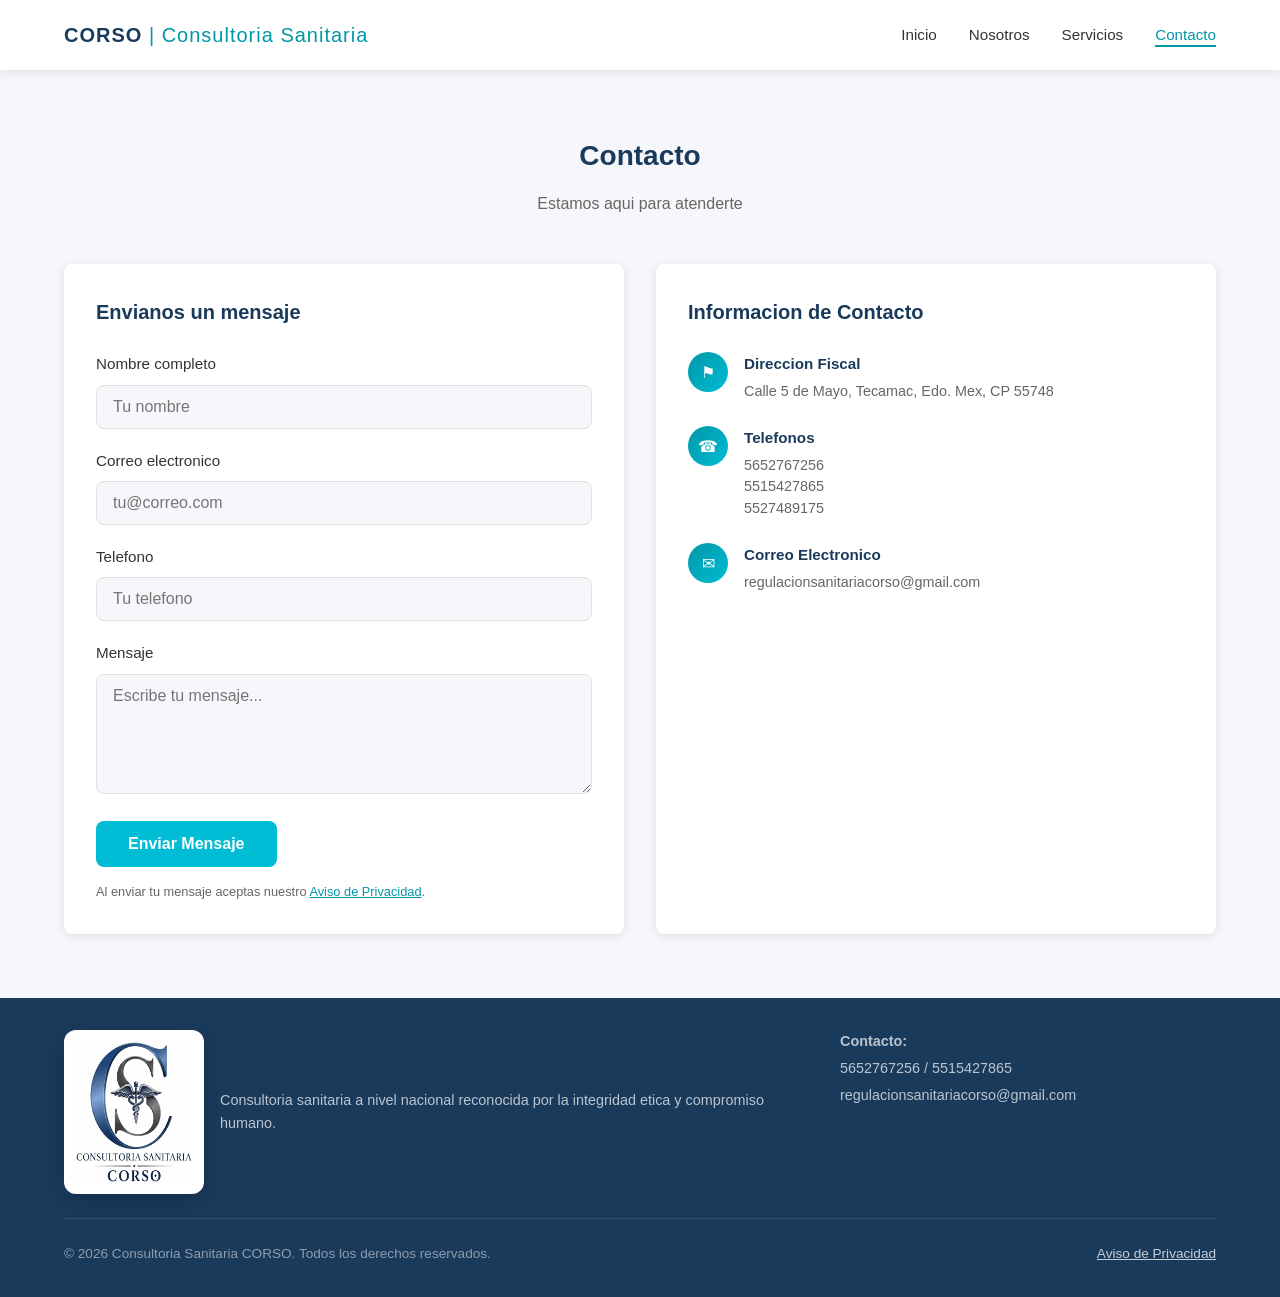
==== contacto.html @ 430d91f4 "Consultoria Sanitaria CORSO - sitio web estatico" ====
﻿<!DOCTYPE html>
<html lang="es">
<head>
  <meta charset="UTF-8">
  <meta name="viewport" content="width=device-width, initial-scale=1.0">
  <title>Contacto - Consultoria Sanitaria CORSO</title>
  <link rel="stylesheet" href="css/styles.css">
  <link rel="icon" href="favicon.ico" type="image/x-icon">
  <link rel="apple-touch-icon" href="img/favicon-512.png">
</head>
<body>

  <header class="header">
    <nav class="nav">
      <a href="index.html" class="logo">CORSO <span>| Consultoria Sanitaria</span></a>
      <ul class="nav-links">
        <li><a href="index.html">Inicio</a></li>
        <li><a href="nosotros.html">Nosotros</a></li>
        <li><a href="servicios.html">Servicios</a></li>
        <li><a href="contacto.html" class="active">Contacto</a></li>
      </ul>
      <button class="hamburger" aria-label="Menu">
        <span></span>
        <span></span>
        <span></span>
      </button>
    </nav>
    <div class="mobile-menu">
      <a href="index.html">Inicio</a>
      <a href="nosotros.html">Nosotros</a>
      <a href="servicios.html">Servicios</a>
      <a href="contacto.html">Contacto</a>
    </div>
  </header>

  <section class="section">
    <div class="container">
      <div class="section-title">
        <h2>Contacto</h2>
        <p>Estamos aqui para atenderte</p>
      </div>

      <div class="contacto-grid">
        <div class="formulario">
          <h3>Envianos un mensaje</h3>
          <form id="contactForm" name="contacto" method="POST" action="gracias.html"
                data-netlify="true" netlify-honeypot="bot-field" data-privacy="privacidad" novalidate>
            <input type="hidden" name="form-name" value="contacto">
            <p class="hidden-field">
              <label>Deja este campo vacio <input type="text" name="bot-field" tabindex="-1" autocomplete="off"></label>
            </p>

            <div class="form-mensaje" id="formMensaje" role="alert" hidden></div>

            <div class="form-group">
              <label for="nombre">Nombre completo</label>
              <input type="text" id="nombre" name="nombre" placeholder="Tu nombre" autocomplete="name">
              <span class="field-error" id="error-nombre"></span>
            </div>
            <div class="form-group">
              <label for="email">Correo electronico</label>
              <input type="email" id="email" name="email" placeholder="tu@correo.com" autocomplete="email">
              <span class="field-error" id="error-email"></span>
            </div>
            <div class="form-group">
              <label for="telefono">Telefono</label>
              <input type="tel" id="telefono" name="telefono" placeholder="Tu telefono" autocomplete="tel">
              <span class="field-error" id="error-telefono"></span>
            </div>
            <div class="form-group">
              <label for="mensaje">Mensaje</label>
              <textarea id="mensaje" name="mensaje" placeholder="Escribe tu mensaje..."></textarea>
              <span class="field-error" id="error-mensaje"></span>
            </div>
            <button type="submit" class="btn btn-primary" id="btnEnviar">Enviar Mensaje</button>
            <p class="form-nota">Al enviar tu mensaje aceptas nuestro <a href="privacidad.html">Aviso de Privacidad</a>.</p>
          </form>
        </div>

        <div class="datos-contacto">
          <h3>Informacion de Contacto</h3>

          <div class="dato-item">
            <div class="dato-icono">&#9873;</div>
            <div class="dato-texto">
              <h4>Direccion Fiscal</h4>
              <p>Calle 5 de Mayo, Tecamac, Edo. Mex, CP 55748</p>
            </div>
          </div>

          <div class="dato-item">
            <div class="dato-icono">&#9742;</div>
            <div class="dato-texto">
              <h4>Telefonos</h4>
              <p>5652767256</p>
              <p>5515427865</p>
              <p>5527489175</p>
            </div>
          </div>

          <div class="dato-item">
            <div class="dato-icono">&#9993;</div>
            <div class="dato-texto">
              <h4>Correo Electronico</h4>
              <p>regulacionsanitariacorso@gmail.com</p>
            </div>
          </div>
        </div>
      </div>

    </div>
  </section>

  <footer class="footer">
    <div class="container">
      <div class="footer-content">
        <div class="footer-brand">
          <div class="brand-plate brand-plate-sm">
            <img src="img/logo.jpg" alt="Consultoria Sanitaria CORSO" width="900" height="1084" loading="lazy">
          </div>
          <p>Consultoria sanitaria a nivel nacional reconocida por la integridad etica y compromiso humano.</p>
        </div>
        <div class="footer-contact">
          <p><strong>Contacto:</strong></p>
          <p>5652767256 / 5515427865</p>
          <p>regulacionsanitariacorso@gmail.com</p>
        </div>
      </div>
      <div class="footer-bottom">
        <p>&copy; 2026 Consultoria Sanitaria CORSO. Todos los derechos reservados.</p>
        <p><a href="privacidad.html">Aviso de Privacidad</a></p>
      </div>
    </div>
  </footer>

  <script src="javascript/script.js"></script>
</body>
</html>
---- css/styles.css ----
﻿/* ============================================
   CONSULTORIA SANITARIA CORSO - Estilos Globales
   Mobile First | CSS Nativo
   ============================================ */

:root {
  --primary: #1a3a5c;
  --secondary: #0097a7;
  --accent: #00bcd4;
  --bg: #f5f7fa;
  --white: #ffffff;
  --text: #333333;
  --text-light: #666666;
  --gray-light: #e0e0e0;
  --gray: #999999;
  --shadow: 0 2px 10px rgba(0, 0, 0, 0.1);
  --shadow-hover: 0 4px 20px rgba(0, 0, 0, 0.15);
  --radius: 8px;
  --transition: all 0.3s ease;
  --max-width: 1200px;
  --header-height: 70px;
}

*, *::before, *::after {
  margin: 0;
  padding: 0;
  box-sizing: border-box;
}

html {
  scroll-behavior: smooth;
  font-size: 16px;
}

body {
  font-family: 'Segoe UI', Tahoma, Geneva, Verdana, sans-serif;
  color: var(--text);
  background-color: var(--bg);
  line-height: 1.6;
  padding-top: var(--header-height);
}

img {
  max-width: 100%;
  height: auto;
  display: block;
}

a {
  text-decoration: none;
  color: inherit;
  transition: var(--transition);
}

ul { list-style: none; }

.container {
  width: 90%;
  max-width: var(--max-width);
  margin: 0 auto;
}

/* Header */
.header {
  position: fixed;
  top: 0;
  left: 0;
  width: 100%;
  height: var(--header-height);
  background: var(--white);
  box-shadow: var(--shadow);
  z-index: 1000;
  transition: var(--transition);
}

.header.scrolled {
  box-shadow: 0 2px 20px rgba(0, 0, 0, 0.15);
}

.nav {
  display: flex;
  align-items: center;
  justify-content: space-between;
  height: 100%;
  width: 90%;
  max-width: var(--max-width);
  margin: 0 auto;
}

.logo {
  font-size: 1.25rem;
  font-weight: 700;
  color: var(--primary);
  letter-spacing: 1px;
}

.logo span {
  color: var(--secondary);
  font-weight: 400;
}

.nav-links {
  display: none;
  gap: 2rem;
}

.nav-links a {
  font-size: 0.95rem;
  font-weight: 500;
  color: var(--text);
  position: relative;
  padding: 0.25rem 0;
}

.nav-links a::after {
  content: '';
  position: absolute;
  bottom: 0;
  left: 0;
  width: 0;
  height: 2px;
  background: var(--secondary);
  transition: var(--transition);
}

.nav-links a:hover::after,
.nav-links a.active::after {
  width: 100%;
}

.nav-links a:hover,
.nav-links a.active {
  color: var(--secondary);
}

/* Hamburguesa */
.hamburger {
  display: flex;
  flex-direction: column;
  gap: 5px;
  cursor: pointer;
  background: none;
  border: none;
  padding: 5px;
  z-index: 1001;
}

.hamburger span {
  display: block;
  width: 25px;
  height: 3px;
  background: var(--primary);
  border-radius: 2px;
  transition: var(--transition);
}

.hamburger.active span:nth-child(1) {
  transform: rotate(45deg) translate(5px, 6px);
}

.hamburger.active span:nth-child(2) {
  opacity: 0;
}

.hamburger.active span:nth-child(3) {
  transform: rotate(-45deg) translate(5px, -6px);
}

/* Menu movil */
.mobile-menu {
  position: fixed;
  top: var(--header-height);
  left: 0;
  width: 100%;
  height: calc(100vh - var(--header-height));
  background: var(--white);
  display: flex;
  flex-direction: column;
  align-items: center;
  justify-content: center;
  gap: 2rem;
  transform: translateX(-100%);
  transition: var(--transition);
  z-index: 999;
}

.mobile-menu.active {
  transform: translateX(0);
}

.mobile-menu a {
  font-size: 1.25rem;
  font-weight: 500;
  color: var(--text);
}

.mobile-menu a:hover {
  color: var(--secondary);
}

/* Hero */
.hero {
  background: linear-gradient(135deg, var(--primary) 0%, var(--secondary) 100%);
  color: var(--white);
  padding: 4rem 0;
  text-align: center;
}

.hero h1 {
  font-size: 1.75rem;
  line-height: 1.3;
  margin-bottom: 1.5rem;
  font-weight: 700;
}

.hero p {
  font-size: 1rem;
  margin-bottom: 2rem;
  opacity: 0.9;
  max-width: 600px;
  margin-left: auto;
  margin-right: auto;
}

/* Hero 2 columnas + logo */
.hero-inner {
  display: grid;
  grid-template-columns: 1fr;
  gap: 2.5rem;
  align-items: center;
}

.hero-content {
  text-align: center;
}

.hero-content p {
  max-width: 620px;
}

.hero-brand {
  display: flex;
  justify-content: center;
}

/* Placa de marca: el logo es JPG con fondo blanco, se monta sobre una placa */
.brand-plate {
  width: 100%;
  max-width: 260px;
  background: var(--white);
  border-radius: 16px;
  padding: 1.25rem;
  box-shadow: 0 12px 40px rgba(0, 0, 0, 0.25);
}

.brand-plate img {
  width: 100%;
  height: auto;
  display: block;
}

.brand-plate-sm {
  max-width: 140px;
  padding: 0.75rem;
  border-radius: 12px;
  box-shadow: 0 6px 18px rgba(0, 0, 0, 0.2);
}

.btn {
  display: inline-block;
  padding: 0.875rem 2rem;
  border-radius: var(--radius);
  font-weight: 600;
  font-size: 1rem;
  cursor: pointer;
  transition: var(--transition);
  border: none;
}

.btn-primary {
  background: var(--accent);
  color: var(--white);
}

.btn-primary:hover {
  background: #00a5bb;
  transform: translateY(-2px);
  box-shadow: var(--shadow-hover);
}

.btn-secondary {
  background: transparent;
  color: var(--white);
  border: 2px solid var(--white);
}

.btn-secondary:hover {
  background: var(--white);
  color: var(--primary);
}

.btn-outline {
  background: transparent;
  color: var(--primary);
  border: 2px solid var(--primary);
}

.btn-outline:hover {
  background: var(--primary);
  color: var(--white);
}

/* Secciones */
.section {
  padding: 4rem 0;
}

.section-title {
  text-align: center;
  margin-bottom: 3rem;
}

.section-title h2 {
  font-size: 1.75rem;
  color: var(--primary);
  margin-bottom: 0.75rem;
}

.section-title p {
  color: var(--text-light);
  font-size: 1rem;
}

/* Cards */
.cards-grid {
  display: grid;
  grid-template-columns: 1fr;
  gap: 1.5rem;
}

.card {
  background: var(--white);
  border-radius: var(--radius);
  box-shadow: var(--shadow);
  padding: 2rem;
  text-align: center;
  transition: var(--transition);
}

.card:hover {
  transform: translateY(-5px);
  box-shadow: var(--shadow-hover);
}

.card-icon {
  width: 60px;
  height: 60px;
  background: linear-gradient(135deg, var(--secondary), var(--accent));
  border-radius: 50%;
  display: flex;
  align-items: center;
  justify-content: center;
  margin: 0 auto 1.25rem;
  font-size: 1.5rem;
  color: var(--white);
}

.card h3 {
  font-size: 1.1rem;
  color: var(--primary);
  margin-bottom: 0.75rem;
}

.card p {
  color: var(--text-light);
  font-size: 0.95rem;
  line-height: 1.6;
}

/* Conozca CORSO: video + infografias */
.conozca-grid {
  display: grid;
  grid-template-columns: 1fr;
  gap: 2rem;
  max-width: 1100px;
  margin: 0 auto;
}

.conozca-card {
  background: rgba(255, 255, 255, 0.05);
  border: 1px solid rgba(255, 255, 255, 0.12);
  border-radius: var(--radius);
  overflow: hidden;
  display: flex;
  flex-direction: column;
  transition: var(--transition);
}

.conozca-card:hover {
  transform: translateY(-5px);
  border-color: rgba(255, 255, 255, 0.3);
  box-shadow: 0 20px 45px rgba(0, 0, 0, 0.35);
}

/* Medio (imagen o video) */
.media {
  position: relative;
  background: #0a1a2e;
  overflow: hidden;
}

.media img {
  display: block;
  width: 100%;
  height: auto;
  aspect-ratio: 2 / 3;
  object-fit: cover;
  object-position: top center;
}

.media-video {
  display: flex;
  justify-content: center;
  padding: 2rem 1rem;
}

.media-inner {
  position: relative;
  width: 100%;
  max-width: 290px;
}

/* Texto de la tarjeta */
.conozca-body {
  padding: 1.5rem;
  display: flex;
  flex-direction: column;
  align-items: flex-start;
  gap: 0.75rem;
  flex: 1;
}

.conozca-body h3 {
  color: var(--white);
  font-size: 1.1rem;
  line-height: 1.4;
}

.conozca-body p {
  color: rgba(255, 255, 255, 0.75);
  font-size: 0.95rem;
  line-height: 1.6;
  flex: 1;
}

.conozca-actions {
  display: flex;
  flex-wrap: wrap;
  gap: 0.6rem;
}

.btn-sm {
  padding: 0.625rem 1.25rem;
  font-size: 0.9rem;
}

/* Video / Conozca CORSO */
.video-section {
  background: linear-gradient(135deg, var(--primary) 0%, #0d2b47 100%);
  color: var(--white);
}

.video-section .section-title h2 {
  color: var(--white);
}

.video-section .section-title p {
  color: rgba(255, 255, 255, 0.7);
}

.video-frame {
  width: 100%;
  max-width: 290px;
  background: #0a0a0a;
  border-radius: 34px;
  padding: 10px;
  border: 1px solid rgba(255, 255, 255, 0.18);
  box-shadow: 0 20px 50px rgba(0, 0, 0, 0.45);
}

.video-frame video {
  display: block;
  width: 100%;
  height: auto;
  aspect-ratio: 9 / 16;
  object-fit: cover;
  border-radius: 26px;
  background: #000;
  cursor: pointer;
}

.video-toggle {
  display: inline-flex;
  align-items: center;
  gap: 0.5rem;
  background: transparent;
  border: 1px solid rgba(255, 255, 255, 0.45);
  color: var(--white);
  padding: 0.6rem 1.25rem;
  border-radius: 999px;
  font-family: inherit;
  font-size: 0.9rem;
  font-weight: 500;
  cursor: pointer;
  transition: var(--transition);
}

.video-toggle:hover {
  background: rgba(255, 255, 255, 0.12);
  border-color: var(--white);
}

.video-toggle:focus-visible {
  outline: 2px solid var(--accent);
  outline-offset: 3px;
}

/* Nosotros */
.mision-vision {
  display: grid;
  grid-template-columns: 1fr;
  gap: 1.5rem;
  margin-bottom: 3rem;
}

.mv-card {
  background: var(--white);
  border-radius: var(--radius);
  box-shadow: var(--shadow);
  padding: 2rem;
  border-left: 4px solid var(--secondary);
}

.mv-card h3 {
  color: var(--secondary);
  font-size: 1.2rem;
  margin-bottom: 1rem;
}

.mv-card p {
  color: var(--text-light);
  line-height: 1.7;
}

.objetivo-general {
  background: var(--white);
  border-radius: var(--radius);
  box-shadow: var(--shadow);
  padding: 2rem;
  text-align: center;
  margin-bottom: 3rem;
}

.objetivo-general h3 {
  color: var(--primary);
  font-size: 1.2rem;
  margin-bottom: 0.75rem;
}

.objetivo-general p {
  color: var(--text-light);
  font-size: 1rem;
}

.fundadoras {
  display: grid;
  grid-template-columns: 1fr;
  gap: 2rem;
}

.fundadora-card {
  background: var(--white);
  border-radius: var(--radius);
  box-shadow: var(--shadow);
  padding: 2rem;
  display: flex;
  flex-direction: column;
  gap: 1.5rem;
}

.fundadora-foto {
  width: 100%;
  max-width: 200px;
  height: auto;
  aspect-ratio: 3 / 4;
  object-fit: cover;
  object-position: center top;
  border-radius: 12px;
  box-shadow: var(--shadow);
  background: var(--gray-light);
  margin: 0 auto;
  flex-shrink: 0;
}

.fundadora-info h3 {
  color: var(--primary);
  font-size: 1.15rem;
  margin-bottom: 0.25rem;
}

.fundadora-info .especialidad {
  color: var(--secondary);
  font-weight: 600;
  font-size: 0.95rem;
  margin-bottom: 0.75rem;
}

.fundadora-info p {
  color: var(--text-light);
  font-size: 0.95rem;
  line-height: 1.7;
}

/* Servicios */
.servicios-grid {
  display: grid;
  grid-template-columns: 1fr;
  gap: 1.5rem;
}

.servicio-card {
  background: var(--white);
  border-radius: var(--radius);
  box-shadow: var(--shadow);
  padding: 2rem;
  transition: var(--transition);
}

.servicio-card:hover {
  transform: translateY(-5px);
  box-shadow: var(--shadow-hover);
}

.servicio-numero {
  display: inline-block;
  width: 40px;
  height: 40px;
  background: var(--secondary);
  color: var(--white);
  border-radius: 50%;
  text-align: center;
  line-height: 40px;
  font-weight: 700;
  font-size: 1.1rem;
  margin-bottom: 1rem;
}

.servicio-card h3 {
  color: var(--primary);
  font-size: 1.15rem;
  margin-bottom: 0.75rem;
}

.servicio-card p {
  color: var(--text-light);
  line-height: 1.7;
}

/* Contacto */
.contacto-grid {
  display: grid;
  grid-template-columns: 1fr;
  gap: 2rem;
}

.formulario {
  background: var(--white);
  border-radius: var(--radius);
  box-shadow: var(--shadow);
  padding: 2rem;
}

.formulario h3 {
  color: var(--primary);
  font-size: 1.25rem;
  margin-bottom: 1.5rem;
}

.form-group {
  margin-bottom: 1.25rem;
}

.form-group label {
  display: block;
  font-weight: 500;
  color: var(--text);
  margin-bottom: 0.5rem;
  font-size: 0.95rem;
}

.form-group input,
.form-group textarea {
  width: 100%;
  padding: 0.75rem 1rem;
  border: 1px solid var(--gray-light);
  border-radius: var(--radius);
  font-family: inherit;
  font-size: 1rem;
  color: var(--text);
  transition: var(--transition);
  background: var(--bg);
}

.form-group input:focus,
.form-group textarea:focus {
  outline: none;
  border-color: var(--secondary);
  box-shadow: 0 0 0 3px rgba(0, 151, 167, 0.1);
}

.form-group textarea {
  resize: vertical;
  min-height: 120px;
}

.form-group input.error,
.form-group textarea.error {
  border-color: #e53935;
}

/* Mensajes de error en linea */
.field-error {
  display: block;
  margin-top: 0.35rem;
  color: #e53935;
  font-size: 0.82rem;
}

.field-error:empty {
  display: none;
}

/* Aviso general del formulario */
.form-mensaje {
  margin-bottom: 1.25rem;
  padding: 0.9rem 1rem;
  border-radius: var(--radius);
  font-size: 0.92rem;
  line-height: 1.5;
}

.form-mensaje.error {
  background: #fdecec;
  border: 1px solid #f4c7c7;
  color: #a32020;
}

.form-mensaje.ok {
  background: #e8f6f2;
  border: 1px solid #bfe3d9;
  color: #14635a;
}

/* Nota del aviso de privacidad */
.form-nota {
  margin-top: 0.9rem;
  font-size: 0.8rem;
  color: var(--text-light);
}

.form-nota a {
  color: var(--secondary);
  text-decoration: underline;
}

/* Campo trampa anti-bot (invisible para las personas) */
.hidden-field {
  position: absolute;
  left: -9999px;
  width: 1px;
  height: 1px;
  overflow: hidden;
}

/* Pagina de agradecimiento */
.gracias-box {
  background: var(--white);
  border-radius: var(--radius);
  box-shadow: var(--shadow);
  padding: 2.5rem;
  max-width: 720px;
  margin: 0 auto;
  text-align: center;
}

.gracias-icono {
  width: 64px;
  height: 64px;
  margin: 0 auto 1.25rem;
  border-radius: 50%;
  background: #e8f6f2;
  color: #14635a;
  font-size: 2rem;
  display: flex;
  align-items: center;
  justify-content: center;
}

.gracias-box h3 {
  color: var(--primary);
  font-size: 1.4rem;
  margin-bottom: 0.75rem;
}

.gracias-box p {
  color: var(--text-light);
  line-height: 1.7;
  margin-bottom: 1rem;
}

.gracias-dato {
  background: var(--bg);
  border-radius: var(--radius);
  padding: 1rem 1.25rem;
  text-align: left;
}

.gracias-dato a {
  color: var(--secondary);
  font-weight: 600;
}

.gracias-acciones {
  display: flex;
  flex-wrap: wrap;
  gap: 0.75rem;
  justify-content: center;
  margin-top: 1.75rem;
}

/* Aviso de privacidad */
.aviso-legal {
  background: var(--white);
  border-radius: var(--radius);
  box-shadow: var(--shadow);
  padding: 2rem;
  max-width: 860px;
  margin: 0 auto;
}

.aviso-legal h3 {
  color: var(--primary);
  font-size: 1.1rem;
  margin: 1.75rem 0 0.5rem;
}

.aviso-legal h3:first-of-type {
  margin-top: 0;
}

.aviso-legal p,
.aviso-legal li {
  color: var(--text-light);
  font-size: 0.95rem;
  line-height: 1.75;
}

.aviso-legal ul,
.aviso-legal ol {
  padding-left: 1.25rem;
}

.aviso-legal ul { list-style: disc; }
.aviso-legal ol { list-style: decimal; }

.aviso-legal li {
  margin-bottom: 0.35rem;
}

.aviso-legal a {
  color: var(--secondary);
  text-decoration: underline;
}

.aviso-legal strong {
  color: var(--text);
}

.aviso-legal .aviso-fecha {
  font-size: 0.85rem;
  color: var(--gray);
  margin-bottom: 1.75rem;
  padding-bottom: 1.25rem;
  border-bottom: 1px solid var(--gray-light);
}

.datos-contacto {
  background: var(--white);
  border-radius: var(--radius);
  box-shadow: var(--shadow);
  padding: 2rem;
}

.datos-contacto h3 {
  color: var(--primary);
  font-size: 1.25rem;
  margin-bottom: 1.5rem;
}

.dato-item {
  display: flex;
  gap: 1rem;
  margin-bottom: 1.5rem;
  align-items: flex-start;
}

.dato-icono {
  width: 40px;
  height: 40px;
  background: linear-gradient(135deg, var(--secondary), var(--accent));
  border-radius: 50%;
  display: flex;
  align-items: center;
  justify-content: center;
  color: var(--white);
  font-size: 1rem;
  flex-shrink: 0;
}

.dato-texto h4 {
  color: var(--primary);
  font-size: 0.95rem;
  margin-bottom: 0.25rem;
}

.dato-texto p {
  color: var(--text-light);
  font-size: 0.9rem;
  line-height: 1.5;
}

/* Footer */
.footer {
  background: var(--primary);
  color: var(--white);
  padding: 2rem 0;
  text-align: center;
}

.footer-content {
  display: grid;
  grid-template-columns: 1fr;
  gap: 1.5rem;
  margin-bottom: 1.5rem;
}

.footer-brand .logo {
  color: var(--white);
  font-size: 1.15rem;
}

.footer-brand .logo span {
  color: var(--accent);
}

/* Logo y texto en una misma fila */
.footer-brand {
  display: flex;
  align-items: center;
  gap: 1rem;
}

.footer-brand p {
  color: rgba(255, 255, 255, 0.7);
  font-size: 0.9rem;
  margin-top: 0;
  text-align: left;
}

.footer-brand .brand-plate {
  margin: 0;
  flex-shrink: 0;
  max-width: 100px;
}

.footer-contact p {
  color: rgba(255, 255, 255, 0.7);
  font-size: 0.9rem;
  margin-bottom: 0.25rem;
}

.footer-bottom {
  border-top: 1px solid rgba(255, 255, 255, 0.1);
  padding-top: 1.5rem;
  color: rgba(255, 255, 255, 0.5);
  font-size: 0.85rem;
  display: flex;
  flex-wrap: wrap;
  align-items: center;
  justify-content: space-between;
  gap: 0.5rem 1.5rem;
}

.footer-bottom a {
  color: rgba(255, 255, 255, 0.75);
  text-decoration: underline;
}

.footer-bottom a:hover {
  color: var(--accent);
}

/* TABLET */
@media (min-width: 768px) {
  .hero h1 { font-size: 2.5rem; }
  .hero p { font-size: 1.15rem; }
  .cards-grid { grid-template-columns: repeat(2, 1fr); }
  .mision-vision { grid-template-columns: repeat(2, 1fr); }
  .fundadora-card { flex-direction: row; align-items: center; gap: 2rem; }
  .fundadora-foto { margin: 0; }
  .servicios-grid { grid-template-columns: repeat(2, 1fr); }
  .contacto-grid { grid-template-columns: repeat(2, 1fr); }
  .footer-content { grid-template-columns: repeat(2, 1fr); text-align: left; }
  .footer-brand .brand-plate { max-width: 140px; }
  .conozca-card { flex-direction: row; }
  .conozca-card .media { width: 42%; flex-shrink: 0; align-self: flex-start; }
  .conozca-card .media-video { width: 42%; }
  .conozca-body { flex: 1; justify-content: center; padding: 2rem; }
}

/* DESKTOP */
@media (min-width: 1024px) {
  .nav-links { display: flex; }
  .hamburger { display: none; }
  .mobile-menu { display: none; }
  .hero { padding: 6rem 0; }
  .hero h1 { font-size: 3rem; }
  .cards-grid { grid-template-columns: repeat(3, 1fr); }
  .servicios-grid { grid-template-columns: repeat(2, 1fr); }
  .footer-content { grid-template-columns: 2fr 1fr; }
  .hero-inner { grid-template-columns: 1.15fr 0.85fr; gap: 3.5rem; }
  .hero-content { text-align: left; }
  .hero-content p { margin-left: 0; margin-right: 0; max-width: 560px; }
  .hero-brand { justify-content: flex-start; }
  .hero-brand .brand-plate { max-width: 300px; }
  .conozca-grid { grid-template-columns: repeat(3, 1fr); }
  .conozca-card { flex-direction: column; }
  .conozca-card .media,
  .conozca-card .media-video { width: 100%; }
  .conozca-body { padding: 1.5rem; }
}
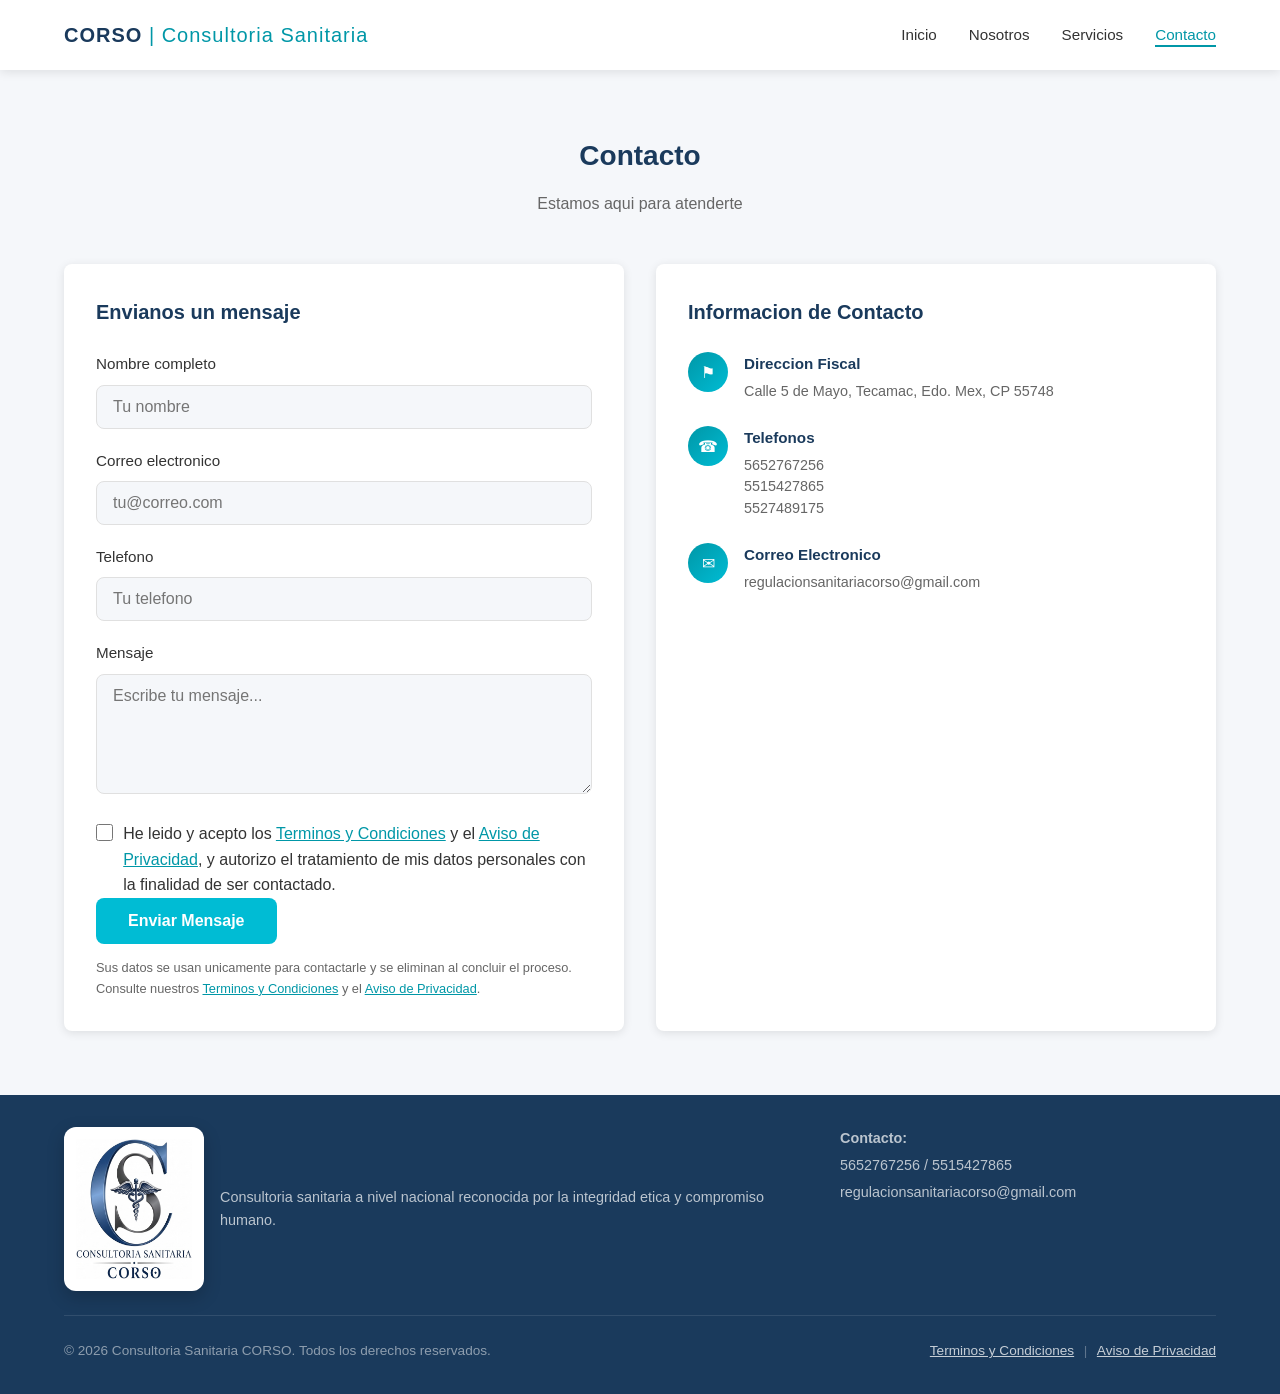
==== commit a32f770c: "Agrega Terminos y Condiciones, consentimiento en el formulario y enlaces legales" ====
--- a/contacto.html
+++ b/contacto.html
@@ -72,8 +72,18 @@
               <textarea id="mensaje" name="mensaje" placeholder="Escribe tu mensaje..."></textarea>
               <span class="field-error" id="error-mensaje"></span>
             </div>
+            <div class="form-check">
+              <input type="checkbox" id="consentimiento" name="consentimiento" required>
+              <label for="consentimiento">
+                He leido y acepto los <a href="terminos.html">Terminos y Condiciones</a> y el
+                <a href="privacidad.html">Aviso de Privacidad</a>, y autorizo el tratamiento de mis datos
+                personales con la finalidad de ser contactado.
+                <span class="field-error" id="error-consentimiento"></span>
+              </label>
+            </div>
+
             <button type="submit" class="btn btn-primary" id="btnEnviar">Enviar Mensaje</button>
-            <p class="form-nota">Al enviar tu mensaje aceptas nuestro <a href="privacidad.html">Aviso de Privacidad</a>.</p>
+            <p class="form-nota">Sus datos se usan unicamente para contactarle y se eliminan al concluir el proceso. Consulte nuestros <a href="terminos.html">Terminos y Condiciones</a> y el <a href="privacidad.html">Aviso de Privacidad</a>.</p>
           </form>
         </div>
 
@@ -128,7 +138,11 @@
       </div>
       <div class="footer-bottom">
         <p>&copy; 2026 Consultoria Sanitaria CORSO. Todos los derechos reservados.</p>
-        <p><a href="privacidad.html">Aviso de Privacidad</a></p>
+        <p class="footer-legal">
+          <a href="terminos.html">Terminos y Condiciones</a>
+          <span aria-hidden="true">|</span>
+          <a href="privacidad.html">Aviso de Privacidad</a>
+        </p>
       </div>
     </div>
   </footer>
--- a/css/styles.css
+++ b/css/styles.css
@@ -773,6 +773,47 @@
   text-decoration: underline;
 }
 
+/* Casilla de consentimiento (Terminos y Aviso de Privacidad) */
+.form-check {
+  display: flex;
+  align-items: flex-start;
+  gap: 0.65rem;
+  margin-top: 1.25rem;
+}
+
+.form-check input[type="checkbox"] {
+  width: 1.05rem;
+  height: 1.05rem;
+  margin: 0.2rem 0 0;
+  flex-shrink: 0;
+  accent-color: var(--secondary);
+  cursor: pointer;
+}
+
+.form-check input[type="checkbox"]:focus {
+  outline: 2px solid var(--secondary);
+  outline-offset: 2px;
+}
+
+.form-check input[type="checkbox"].error {
+  outline: 2px solid #e53935;
+  outline-offset: 2px;
+}
+
+.form-group .form-check label {
+  font-weight: 400;
+  font-size: 0.85rem;
+  line-height: 1.6;
+  color: var(--text-light);
+  margin: 0;
+  cursor: pointer;
+}
+
+.form-check label a {
+  color: var(--secondary);
+  text-decoration: underline;
+}
+
 /* Campo trampa anti-bot (invisible para las personas) */
 .hidden-field {
   position: absolute;
@@ -894,6 +935,55 @@
   border-bottom: 1px solid var(--gray-light);
 }
 
+/* Tabla de contenidos de los Terminos y Condiciones */
+.legal-toc {
+  background: var(--bg);
+  border: 1px solid var(--gray-light);
+  border-radius: var(--radius);
+  padding: 1.25rem 1.5rem;
+  margin: 1.75rem 0 2rem;
+}
+
+.aviso-legal .legal-toc-titulo {
+  color: var(--primary);
+  font-size: 0.95rem;
+  margin: 0 0 0.75rem;
+  text-transform: uppercase;
+  letter-spacing: 0.06em;
+}
+
+.legal-toc ol {
+  padding-left: 1.25rem;
+  margin: 0;
+}
+
+.legal-toc li {
+  margin-bottom: 0.4rem;
+  break-inside: avoid;
+}
+
+.legal-toc a {
+  color: var(--secondary);
+  text-decoration: none;
+}
+
+.legal-toc a:hover {
+  text-decoration: underline;
+}
+
+/* Bloque de contacto al final del documento legal */
+.legal-contacto {
+  margin-top: 2.5rem;
+  padding: 1.25rem 1.5rem;
+  background: var(--bg);
+  border-left: 4px solid var(--secondary);
+  border-radius: var(--radius);
+}
+
+.aviso-legal .legal-contacto h3 {
+  margin-top: 0;
+}
+
 .datos-contacto {
   background: var(--white);
   border-radius: var(--radius);
@@ -1008,6 +1098,19 @@
 
 .footer-bottom a:hover {
   color: var(--accent);
+}
+
+/* Links legales agrupados en el pie de pagina */
+.footer-legal {
+  display: flex;
+  align-items: center;
+  flex-wrap: wrap;
+  gap: 0.6rem;
+  margin: 0;
+}
+
+.footer-legal span {
+  color: rgba(255, 255, 255, 0.3);
 }
 
 /* TABLET */
@@ -1026,6 +1129,7 @@
   .conozca-card .media { width: 42%; flex-shrink: 0; align-self: flex-start; }
   .conozca-card .media-video { width: 42%; }
   .conozca-body { flex: 1; justify-content: center; padding: 2rem; }
+  .legal-toc ol { columns: 2; column-gap: 2rem; }
 }
 
 /* DESKTOP */
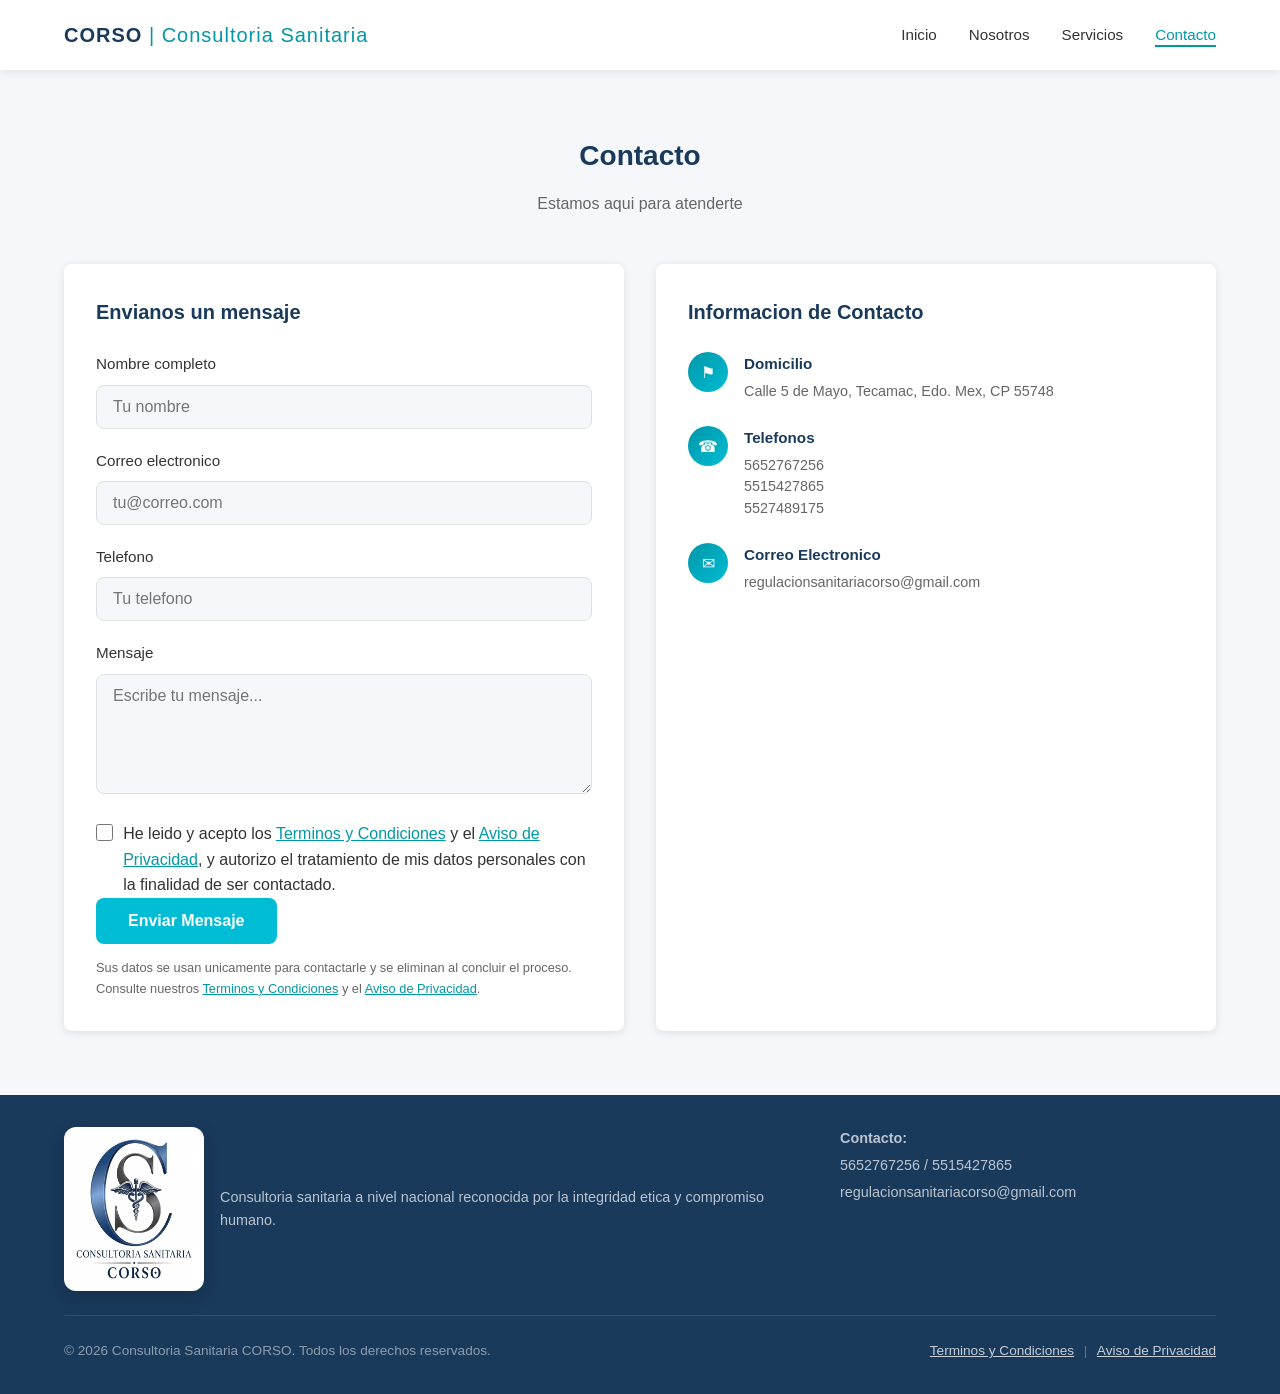
==== commit 7985fbce: "Quita el RFC de los Terminos y renombra la direccion fiscal como Domicilio" ====
--- a/contacto.html
+++ b/contacto.html
@@ -93,7 +93,7 @@
           <div class="dato-item">
             <div class="dato-icono">&#9873;</div>
             <div class="dato-texto">
-              <h4>Direccion Fiscal</h4>
+              <h4>Domicilio</h4>
               <p>Calle 5 de Mayo, Tecamac, Edo. Mex, CP 55748</p>
             </div>
           </div>
